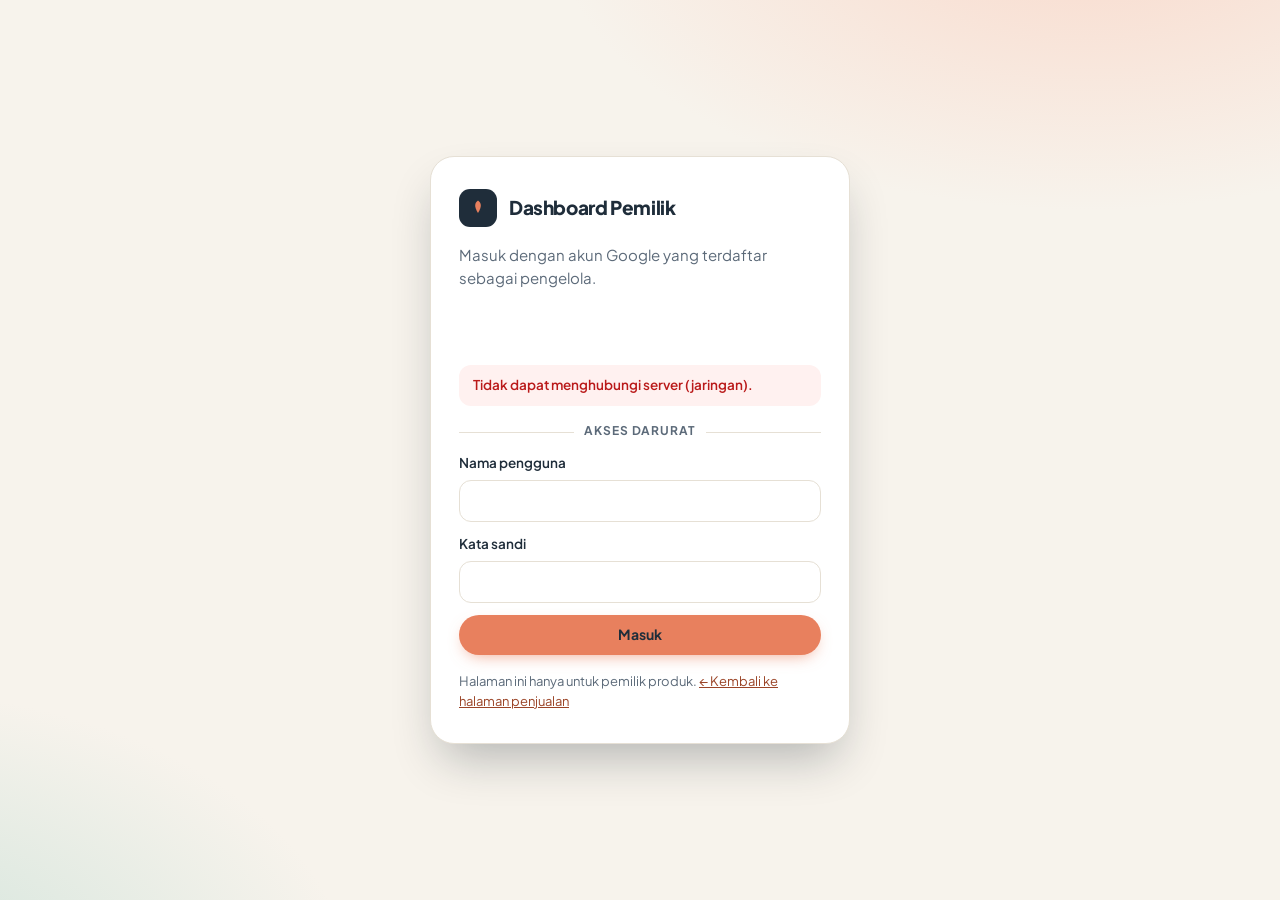
==== admin.html @ 47b10a20 "Rilis pertama" ====
<!DOCTYPE html>
<html lang="id">
<head>
<meta charset="utf-8">
<meta name="viewport" content="width=device-width, initial-scale=1, viewport-fit=cover">
<meta name="robots" content="noindex,nofollow">
<title>Dashboard Pemilik — Nusantara Digital</title>
<link rel="icon" href="data:image/svg+xml,%3Csvg xmlns='http://www.w3.org/2000/svg' viewBox='0 0 64 64'%3E%3Crect width='64' height='64' rx='16' fill='%231F2D3A'/%3E%3Cpath d='M32 14c9 8 12 17 0 36C20 31 23 22 32 14z' fill='%23E8805E'/%3E%3C/svg%3E">
<link rel="preconnect" href="https://fonts.googleapis.com">
<link rel="preconnect" href="https://fonts.gstatic.com" crossorigin>
<link href="https://fonts.googleapis.com/css2?family=Plus+Jakarta+Sans:wght@400;500;600;700;800&display=swap" rel="stylesheet">
<link rel="stylesheet" href="css/admin.css?v=1.0">
</head>
<body>

<!-- ===== MASUK ===== -->
<section class="login" id="login">
  <div class="login-card">
    <div class="logo"><span class="logo-mark"><svg viewBox="0 0 24 24" width="20" height="20"><path d="M12 3c4 3 5 7 0 15C7 10 8 6 12 3z" fill="currentColor"/></svg></span><span>Dashboard Pemilik</span></div>
    <p class="muted">Masuk dengan akun Google yang terdaftar sebagai pengelola.</p>
    <div id="gbtn" class="gbtn"></div>
    <p class="err" id="loginInfo" hidden></p>
    <form id="darForm" class="dar" hidden autocomplete="off">
      <div class="div"><span>Akses darurat</span></div>
      <label class="fld"><span>Nama pengguna</span><input id="darUser" autocomplete="username" required></label>
      <label class="fld"><span>Kata sandi</span><input id="darPass" type="password" autocomplete="current-password" required></label>
      <button class="btn btn-primary btn-block" type="submit">Masuk</button>
    </form>
    <p class="sm muted">Halaman ini hanya untuk pemilik produk. <a href="index.html">← Kembali ke halaman penjualan</a></p>
  </div>
</section>

<!-- ===== APLIKASI ===== -->
<div class="app" id="app" hidden>
  <aside class="side" id="side">
    <div class="logo"><span class="logo-mark"><svg viewBox="0 0 24 24" width="18" height="18"><path d="M12 3c4 3 5 7 0 15C7 10 8 6 12 3z" fill="currentColor"/></svg></span><div><b>Nusantara</b><small>OWNER PORTAL</small></div></div>
    <nav>
      <small class="nav-t">MANAJEMEN</small>
      <button data-go="ringkasan" class="on"><svg class="ic"><use href="#d-grid"/></svg>Ringkasan</button>
      <button data-go="leads"><svg class="ic"><use href="#d-users"/></svg>Data Leads <i class="cnt" id="cntLeads" hidden></i></button>
      <button data-go="crm"><svg class="ic"><use href="#d-book"/></svg>CRM Kontak</button>
      <button data-go="wa"><svg class="ic"><use href="#d-send"/></svg>WhatsApp &amp; Notifikasi</button>
      <button data-go="pengaturan"><svg class="ic"><use href="#d-sliders"/></svg>Pengaturan Konten</button>
      <button data-go="migrasi" data-owner><svg class="ic"><use href="#d-db"/></svg>Migrasi Data</button>
    </nav>
    <div class="side-foot">
      <div class="status"><i></i> Landing page aktif</div>
      <a href="index.html" target="_blank" rel="noopener"><svg class="ic"><use href="#d-link"/></svg>Lihat halaman penjualan</a>
      <button id="btnLogout"><svg class="ic"><use href="#d-out"/></svg>Keluar</button>
    </div>
  </aside>
  <div class="scrim" id="scrim" hidden></div>
  <div class="main">
    <header class="top">
      <button class="menu" id="menuBtn" aria-label="Menu"><svg class="ic"><use href="#d-menu"/></svg></button>
      <div class="top-t"><span class="pill ok">OWNER VIEW</span><h1 id="pageTitle">Ringkasan</h1></div>
      <div class="top-r"><span class="cache" id="cacheInfo" hidden></span><div class="who"><b id="whoName">-</b><small id="whoRole">-</small></div></div>
    </header>
    <main id="view" class="view" aria-live="polite"></main>
  </div>
</div>

<div class="drawer" id="drawer" hidden><div class="drawer-bg" data-x></div><aside class="drawer-card"><button class="x" data-x aria-label="Tutup">✕</button><div id="drawerBody"></div></aside></div>
<div class="toast" id="toast" role="status" aria-live="polite"></div>

<svg width="0" height="0" style="position:absolute" aria-hidden="true"><defs>
  <symbol id="d-grid" viewBox="0 0 24 24"><rect x="3" y="3" width="7" height="7" rx="1.5"/><rect x="14" y="3" width="7" height="7" rx="1.5"/><rect x="3" y="14" width="7" height="7" rx="1.5"/><rect x="14" y="14" width="7" height="7" rx="1.5"/></symbol>
  <symbol id="d-users" viewBox="0 0 24 24"><circle cx="9" cy="8" r="3.5"/><path d="M2.5 20c0-3.6 2.9-6 6.5-6s6.5 2.4 6.5 6"/><path d="M16 4.6a3.5 3.5 0 0 1 0 6.8M18 14.4c2.2.7 3.5 2.6 3.5 5.6"/></symbol>
  <symbol id="d-book" viewBox="0 0 24 24"><path d="M4 5a2 2 0 0 1 2-2h13v16H6a2 2 0 0 0-2 2z"/><path d="M4 21V5M9 8h6M9 12h6"/></symbol>
  <symbol id="d-send" viewBox="0 0 24 24"><path d="M21 3L10 14M21 3l-7 18-4-7-7-4z"/></symbol>
  <symbol id="d-sliders" viewBox="0 0 24 24"><path d="M4 7h10M18 7h2M4 17h2M10 17h10"/><circle cx="16" cy="7" r="2"/><circle cx="8" cy="17" r="2"/></symbol>
  <symbol id="d-db" viewBox="0 0 24 24"><ellipse cx="12" cy="5.5" rx="8" ry="3"/><path d="M4 5.5v13c0 1.7 3.6 3 8 3s8-1.3 8-3v-13M4 12c0 1.7 3.6 3 8 3s8-1.3 8-3"/></symbol>
  <symbol id="d-link" viewBox="0 0 24 24"><path d="M10 14a4 4 0 0 0 5.7 0l3-3a4 4 0 0 0-5.7-5.7l-1 1M14 10a4 4 0 0 0-5.7 0l-3 3a4 4 0 0 0 5.7 5.7l1-1"/></symbol>
  <symbol id="d-out" viewBox="0 0 24 24"><path d="M9 4H5a1 1 0 0 0-1 1v14a1 1 0 0 0 1 1h4M16 8l4 4-4 4M20 12H9"/></symbol>
  <symbol id="d-menu" viewBox="0 0 24 24"><path d="M4 7h16M4 12h16M4 17h16"/></symbol>
</defs></svg>

<script src="js/config.js?v=1.0"></script>
<script src="js/api.js?v=1.0"></script>
<script src="js/admin.js?v=1.0"></script>
</body>
</html>
---- css/admin.css ----
/* admin.css — Dashboard pemilik · token desain sama dengan halaman penjualan */
:root { --cream: #F7F3EC; --paper: #FDF9F2; --sage: #CFE3DA; --slate: #1F2D3A; --slate-d: #14202B; --coral: #E8805E; --coral-h: #D8704E; --coral-ink: #9B4427; --muted: #5C6A79; --line: #E6E0D5; --peach: #F9D9CB; --mint: #D5EBDD; --sky: #D6E6F2; --ok: #2E7D32; --err: #BA1A1A; --warn: #8a5a00;
  --sh1: 0 4px 20px -2px rgba(31,45,58,.05), 0 2px 6px -1px rgba(31,45,58,.03); --sh2: 0 12px 32px -4px rgba(31,45,58,.12); --sh3: 0 24px 48px -12px rgba(20,32,43,.3); --font: 'Plus Jakarta Sans', system-ui, sans-serif; }
*, *::before, *::after { box-sizing: border-box; }
body { margin: 0; font: 400 15px/1.55 var(--font); color: var(--slate); background: var(--cream); -webkit-text-size-adjust: 100%; }
[hidden] { display: none !important; }
h1, h2, h3, h4, p { margin: 0; } a { color: var(--coral-ink); } button { font: inherit; color: inherit; cursor: pointer; }
.ic { width: 19px; height: 19px; fill: none; stroke: currentColor; stroke-width: 1.8; stroke-linecap: round; stroke-linejoin: round; flex: none; }
.muted { color: var(--muted); } .sm { font-size: 13px; } .right { text-align: right; } .nowrap { white-space: nowrap; }
:focus-visible { outline: 2px solid var(--coral); outline-offset: 2px; border-radius: 8px; }

/* masuk */
.login { min-height: 100dvh; display: grid; place-items: center; padding: 20px; background: radial-gradient(900px 500px at 85% -10%, var(--peach), transparent 60%), radial-gradient(800px 500px at -10% 110%, var(--sage), transparent 60%), var(--cream); }
.login-card { width: min(420px, 100%); background: #fff; border-radius: 24px; padding: 32px 28px; box-shadow: var(--sh3); display: grid; gap: 16px; border: 1px solid var(--line); }
.logo { display: flex; align-items: center; gap: 12px; font-weight: 800; font-size: 19px; letter-spacing: -.02em; }
.logo-mark { width: 38px; height: 38px; border-radius: 11px; background: var(--slate); color: var(--coral); display: grid; place-items: center; flex: none; }
.gbtn { min-height: 44px; display: flex; justify-content: center; } .dar { display: grid; gap: 12px; }
.div { text-align: center; position: relative; font-size: 12px; color: var(--muted); font-weight: 700; letter-spacing: .08em; text-transform: uppercase; } .div::before { content: ""; position: absolute; left: 0; right: 0; top: 50%; height: 1px; background: var(--line); } .div span { position: relative; background: #fff; padding: 0 10px; }

/* tombol & form */
.btn { display: inline-flex; align-items: center; justify-content: center; gap: 8px; min-height: 40px; padding: 0 18px; border: 0; border-radius: 999px; font-weight: 700; font-size: 14px; text-decoration: none; transition: transform .2s, box-shadow .25s, background .2s; white-space: nowrap; }
.btn:hover { transform: translateY(-1px); } .btn:active { transform: scale(.97); } .btn:disabled { opacity: .55; pointer-events: none; }
.btn-primary { background: var(--coral); color: var(--slate); box-shadow: 0 6px 16px -6px rgba(232,128,94,.7); } .btn-primary:hover { background: var(--coral-h); box-shadow: 0 10px 22px -6px rgba(232,128,94,.8); }
.btn-dark { background: var(--slate); color: #fff; } .btn-soft { background: #fff; color: var(--slate); box-shadow: inset 0 0 0 1.5px var(--line); } .btn-soft:hover { box-shadow: inset 0 0 0 1.5px var(--slate); }
.btn-danger { background: #FDECEA; color: var(--err); } .btn-sm { min-height: 34px; padding: 0 14px; font-size: 13px; } .btn-block { width: 100%; }
.fld { display: grid; gap: 6px; font-weight: 600; font-size: 13.5px; } .fld > span em { font-style: normal; font-weight: 500; color: var(--muted); }
input, select, textarea { font: inherit; color: var(--slate); border: 1.5px solid var(--line); background: #fff; border-radius: 12px; padding: 0 14px; min-height: 42px; width: 100%; transition: border-color .2s, box-shadow .2s; }
textarea { padding: 10px 14px; resize: vertical; min-height: 90px; line-height: 1.5; } input[type=checkbox], input[type=radio] { width: 18px; height: 18px; min-height: 0; accent-color: var(--coral); padding: 0; }
input:focus, select:focus, textarea:focus { outline: none; border-color: var(--slate); box-shadow: 0 0 0 4px rgba(31,45,58,.08); }
.err { color: var(--err); background: #FFF1F0; border-radius: 12px; padding: 10px 14px; font-weight: 600; font-size: 13.5px; }
.okmsg { color: #1c5c20; background: #E6F4E7; border-radius: 12px; padding: 10px 14px; font-weight: 600; font-size: 13.5px; }

/* layout */
.app { display: grid; grid-template-columns: 240px 1fr; min-height: 100dvh; }
.side { background: var(--slate); color: #fff; padding: 22px 16px; display: flex; flex-direction: column; gap: 22px; position: sticky; top: 0; height: 100dvh; overflow: auto; }
.side .logo small { display: block; font-size: 10px; letter-spacing: .14em; color: rgba(255,255,255,.55); font-weight: 700; } .side .logo b { font-size: 16px; }
.side nav { display: grid; gap: 4px; } .nav-t { font-size: 10.5px; letter-spacing: .14em; color: rgba(255,255,255,.45); font-weight: 700; padding: 0 12px 6px; }
.side nav button { display: flex; align-items: center; gap: 12px; width: 100%; text-align: left; background: none; border: 0; border-radius: 999px; padding: 11px 14px; font-weight: 600; font-size: 14.5px; color: rgba(255,255,255,.78); transition: background .2s, color .2s; }
.side nav button:hover { background: rgba(255,255,255,.08); color: #fff; } .side nav button.on { background: var(--coral); color: var(--slate); font-weight: 700; }
.cnt { margin-left: auto; font-style: normal; background: var(--peach); color: var(--coral-ink); border-radius: 999px; font-size: 11.5px; font-weight: 800; padding: 1px 9px; }
.side-foot { margin-top: auto; display: grid; gap: 4px; } .side-foot a, .side-foot button { display: flex; align-items: center; gap: 10px; background: none; border: 0; color: rgba(255,255,255,.75); padding: 9px 12px; border-radius: 12px; font-size: 13.5px; text-decoration: none; text-align: left; } .side-foot a:hover, .side-foot button:hover { background: rgba(255,255,255,.08); color: #fff; }
.status { background: rgba(255,255,255,.07); border-radius: 14px; padding: 12px 14px; font-size: 12.5px; color: rgba(255,255,255,.8); display: flex; gap: 8px; align-items: center; margin-bottom: 6px; } .status i { width: 8px; height: 8px; border-radius: 50%; background: #5ee08b; box-shadow: 0 0 0 4px rgba(94,224,139,.2); }
.main { min-width: 0; } .top { display: flex; align-items: center; gap: 14px; padding: 18px 28px; position: sticky; top: 0; z-index: 20; background: rgba(247,243,236,.9); backdrop-filter: blur(12px); border-bottom: 1px solid transparent; }
.top-t { display: grid; gap: 4px; margin-right: auto; } .top h1 { font-size: 26px; letter-spacing: -.02em; font-weight: 800; line-height: 1.2; }
.top-r { display: flex; align-items: center; gap: 14px; } .who { text-align: right; line-height: 1.25; } .who b { font-size: 14px; display: block; } .who small { color: var(--muted); font-size: 12px; }
.cache { background: var(--mint); color: #1f5a3d; border-radius: 999px; padding: 5px 12px; font-size: 12px; font-weight: 700; }
.menu { display: none; width: 42px; height: 42px; border-radius: 50%; border: 0; background: #fff; box-shadow: var(--sh1); place-items: center; }
.view { padding: 8px 28px 60px; display: grid; gap: 22px; align-content: start; } .scrim { position: fixed; inset: 0; background: rgba(20,32,43,.5); z-index: 40; }
.pill { display: inline-flex; width: fit-content; align-items: center; gap: 6px; font-size: 11px; font-weight: 800; letter-spacing: .08em; border-radius: 999px; padding: 3px 11px; } .pill.ok { background: var(--mint); color: #1f5a3d; }

/* kartu & ringkasan */
.card { background: #fff; border: 1px solid var(--line); border-radius: 20px; box-shadow: var(--sh1); padding: 22px; }
.card h2 { font-size: 18px; font-weight: 800; letter-spacing: -.01em; } .card .sub { color: var(--muted); font-size: 13px; margin-top: 2px; }
.card-h { display: flex; align-items: flex-start; justify-content: space-between; gap: 12px; flex-wrap: wrap; margin-bottom: 16px; }
.stats { display: grid; grid-template-columns: repeat(4, 1fr); gap: 16px; } .stats.six { grid-template-columns: repeat(6, 1fr); }
.stat { background: #fff; border: 1px solid var(--line); border-radius: 20px; padding: 18px 20px; box-shadow: var(--sh1); display: grid; gap: 6px; position: relative; overflow: hidden; transition: transform .25s, box-shadow .25s; } .stat:hover { transform: translateY(-3px); box-shadow: var(--sh2); }
.stat .l { font-size: 13px; color: var(--muted); font-weight: 600; } .stat b { font-size: 30px; font-weight: 800; letter-spacing: -.02em; line-height: 1.1; } .stats.six .stat b { font-size: 24px; }
.stat .d { font-size: 12.5px; font-weight: 700; } .up { color: var(--ok); } .down { color: var(--err); } .flat { color: var(--muted); }
.stat .ico { position: absolute; right: 14px; top: 14px; width: 38px; height: 38px; border-radius: 50%; display: grid; place-items: center; background: var(--peach); color: var(--coral-ink); }
.stat:nth-child(2) .ico { background: var(--mint); color: #2c6a4d; } .stat:nth-child(3) .ico { background: var(--sky); color: #2b5d82; } .stat:nth-child(4) .ico { background: #F6E6B8; color: #7a5b0c; }
.two { display: grid; grid-template-columns: 1.6fr 1fr; gap: 16px; }
.bars { display: flex; align-items: flex-end; gap: 12px; height: 210px; padding-top: 24px; } .bar { flex: 1; display: grid; gap: 8px; align-content: end; justify-items: center; height: 100%; text-align: center; font-size: 12px; color: var(--muted); }
.bar i { width: 100%; max-width: 48px; border-radius: 10px 10px 4px 4px; background: var(--sage); min-height: 4px; transition: height .8s cubic-bezier(.2,.8,.2,1), filter .2s; } .bar i.t { background: var(--coral); } .bar:hover i { filter: brightness(.94); } .bar b { color: var(--slate); font-size: 13px; }
.donut-w { display: flex; align-items: center; gap: 22px; flex-wrap: wrap; justify-content: center; } .donut { width: 150px; height: 150px; border-radius: 50%; display: grid; place-items: center; position: relative; flex: none; } .donut::after { content: ""; position: absolute; inset: 22px; background: #fff; border-radius: 50%; } .donut div { position: relative; z-index: 1; text-align: center; line-height: 1.1; } .donut b { font-size: 28px; display: block; } .donut small { font-size: 10.5px; letter-spacing: .12em; font-weight: 700; color: var(--muted); }
.legend { display: grid; gap: 8px; font-size: 13.5px; } .legend li { list-style: none; display: flex; align-items: center; gap: 8px; } .legend i { width: 10px; height: 10px; border-radius: 50%; } .legend b { margin-left: auto; padding-left: 12px; } .legend { padding: 0; margin: 0; }

/* tabel */
.tools { display: flex; flex-wrap: wrap; gap: 10px; align-items: center; margin-bottom: 14px; } .tools input, .tools select { width: auto; min-width: 150px; } .tools .grow { flex: 1; min-width: 200px; }
.twrap { overflow-x: auto; border-radius: 14px; } table { width: 100%; border-collapse: collapse; min-width: 720px; }
th { background: var(--cream); font-size: 11px; letter-spacing: .08em; text-transform: uppercase; color: var(--muted); font-weight: 800; text-align: left; padding: 12px 14px; white-space: nowrap; } th:first-child { border-radius: 14px 0 0 14px; } th:last-child { border-radius: 0 14px 14px 0; }
td { padding: 13px 14px; border-bottom: 1px solid var(--line); font-size: 14px; vertical-align: middle; } tbody tr { transition: background .15s; } tbody tr:hover { background: #FBF8F2; } td small { display: block; color: var(--muted); font-size: 12px; }
.badge { display: inline-block; border-radius: 999px; padding: 3px 11px; font-size: 12px; font-weight: 700; white-space: nowrap; background: #eef1f4; color: #435262; }
.badge.g { background: #DCFCE7; color: #166534; } .badge.b { background: #DBEAFE; color: #1D4ED8; } .badge.y { background: #FEF9C3; color: #854D0E; } .badge.r { background: #FDECEA; color: var(--err); } .badge.p { background: var(--peach); color: var(--coral-ink); } .badge.s { background: var(--sage); color: #1f5a3d; }
.pager { display: flex; align-items: center; justify-content: space-between; gap: 12px; flex-wrap: wrap; margin-top: 16px; font-size: 13px; color: var(--muted); } .pager div { display: flex; gap: 6px; }
.pager button { min-width: 36px; height: 36px; border-radius: 50%; border: 0; background: #fff; box-shadow: inset 0 0 0 1.5px var(--line); font-weight: 700; } .pager button.on { background: var(--slate); color: #fff; box-shadow: none; } .pager button:disabled { opacity: .4; }
.empty { text-align: center; padding: 44px 16px; color: var(--muted); } .empty b { display: block; color: var(--slate); font-size: 16px; margin-bottom: 4px; }
.skel { height: 16px; border-radius: 8px; background: linear-gradient(90deg, #ece6da 25%, #f6f1e7 50%, #ece6da 75%); background-size: 200% 100%; animation: sk 1.2s infinite; margin: 10px 0; } @keyframes sk { to { background-position: -200% 0; } }
.bulk { display: flex; flex-wrap: wrap; gap: 10px; align-items: center; background: var(--slate); color: #fff; border-radius: 14px; padding: 10px 14px; margin-bottom: 12px; } .bulk select { width: auto; min-height: 34px; background: rgba(255,255,255,.1); color: #fff; border-color: transparent; } .bulk select option { color: var(--slate); }
.chips { display: flex; gap: 8px; flex-wrap: wrap; } .chip { border: 0; background: #fff; box-shadow: inset 0 0 0 1.5px var(--line); border-radius: 999px; padding: 6px 14px; font-size: 13px; font-weight: 600; } .chip.on { background: var(--slate); color: #fff; box-shadow: none; }

/* tab, switch, grid form */
.tabs { display: flex; gap: 8px; flex-wrap: wrap; } .tab { border: 0; background: #fff; box-shadow: inset 0 0 0 1.5px var(--line); padding: 9px 20px; border-radius: 999px; font-weight: 700; font-size: 14px; } .tab.on { background: var(--slate); color: #fff; box-shadow: none; }
.sw { display: flex; align-items: center; gap: 14px; justify-content: space-between; padding: 14px 16px; border: 1px solid var(--line); border-radius: 14px; background: var(--cream); } .sw b { display: block; font-size: 14.5px; } .sw small { color: var(--muted); font-size: 12.5px; }
.sw label { position: relative; width: 48px; height: 28px; flex: none; } .sw input { position: absolute; opacity: 0; inset: 0; width: 100%; height: 100%; margin: 0; cursor: pointer; z-index: 2; } .sw label i { position: absolute; inset: 0; background: #cfc8ba; border-radius: 999px; transition: background .2s; } .sw label i::after { content: ""; position: absolute; left: 3px; top: 3px; width: 22px; height: 22px; border-radius: 50%; background: #fff; box-shadow: 0 2px 6px rgba(0,0,0,.2); transition: transform .25s cubic-bezier(.3,1.5,.5,1); } .sw input:checked + i { background: var(--coral); } .sw input:checked + i::after { transform: translateX(20px); } .sw input:focus-visible + i { outline: 2px solid var(--slate); outline-offset: 2px; }
.grid2 { display: grid; grid-template-columns: repeat(2, 1fr); gap: 14px; } .grid3 { display: grid; grid-template-columns: repeat(3, 1fr); gap: 14px; } .col { display: grid; gap: 14px; }
.row { display: flex; gap: 10px; flex-wrap: wrap; align-items: center; }
.prog { height: 8px; border-radius: 6px; background: #EFE9DE; overflow: hidden; min-width: 90px; } .prog i { display: block; height: 100%; background: var(--coral); border-radius: 6px; transition: width .6s; } .prog.done i { background: #3aa86a; }
.kv { display: grid; grid-template-columns: 150px 1fr; gap: 6px 14px; font-size: 14px; } .kv dt { color: var(--muted); font-weight: 600; } .kv dd { margin: 0; word-break: break-word; }
.tl { list-style: none; padding: 0; margin: 0; display: grid; gap: 12px; } .tl li { border-left: 3px solid var(--sage); padding: 2px 0 2px 14px; font-size: 13.5px; } .tl small { display: block; color: var(--muted); }
.radios { display: flex; gap: 10px; flex-wrap: wrap; } .radios label { display: inline-flex; align-items: center; gap: 8px; border: 1.5px solid var(--line); background: #fff; border-radius: 999px; padding: 8px 16px; font-weight: 700; cursor: pointer; } .radios label:has(input:checked) { border-color: var(--coral); background: #FFF3EE; }
.matrix { border: 1px solid var(--line); border-radius: 16px; padding: 16px; display: grid; gap: 12px; background: var(--cream); } .matrix h4 { font-size: 15px; } .matrix .row label { display: inline-flex; gap: 8px; align-items: center; font-weight: 600; }

/* drawer, toast */
.drawer { position: fixed; inset: 0; z-index: 90; } .drawer-bg { position: absolute; inset: 0; background: rgba(20,32,43,.5); backdrop-filter: blur(4px); } .drawer-card { position: absolute; top: 0; right: 0; bottom: 0; width: min(520px, 100%); background: #fff; padding: 26px 24px; overflow: auto; box-shadow: var(--sh3); animation: slide .3s cubic-bezier(.2,.8,.2,1); display: grid; align-content: start; gap: 16px; } @keyframes slide { from { transform: translateX(40px); opacity: 0; } }
.x { position: absolute; top: 14px; right: 14px; width: 38px; height: 38px; border-radius: 50%; border: 0; background: var(--cream); } .drawer h3 { font-size: 20px; font-weight: 800; padding-right: 40px; }
.toast { position: fixed; z-index: 120; left: 50%; bottom: 28px; transform: translate(-50%, 30px); background: var(--slate); color: #fff; padding: 12px 22px; border-radius: 999px; font-weight: 600; font-size: 14px; box-shadow: var(--sh3); opacity: 0; pointer-events: none; transition: .35s; max-width: calc(100% - 32px); text-align: center; } .toast.show { opacity: 1; transform: translate(-50%, 0); } .toast.bad { background: var(--err); }

@media (max-width: 1100px) { .stats, .stats.six { grid-template-columns: repeat(2, 1fr); } .two { grid-template-columns: 1fr; } .grid3 { grid-template-columns: 1fr 1fr; } }
@media (max-width: 860px) {
  .app { grid-template-columns: 1fr; } .side { position: fixed; z-index: 50; left: 0; top: 0; bottom: 0; width: 270px; transform: translateX(-100%); transition: transform .3s; } .side.open { transform: none; }
  .menu { display: grid; } .top { padding: 14px 16px; } .top h1 { font-size: 21px; } .view { padding: 6px 16px 60px; } .who { display: none; } .grid2, .grid3 { grid-template-columns: 1fr; } .kv { grid-template-columns: 1fr; }
}
@media (max-width: 520px) { .stats, .stats.six { grid-template-columns: 1fr 1fr; gap: 10px; } .stat { padding: 14px; } .stat b { font-size: 24px; } .card { padding: 16px; border-radius: 16px; } .tools input, .tools select { flex: 1; min-width: 130px; } }
@media print { .side, .top, .tools, .pager, .bulk { display: none !important; } }
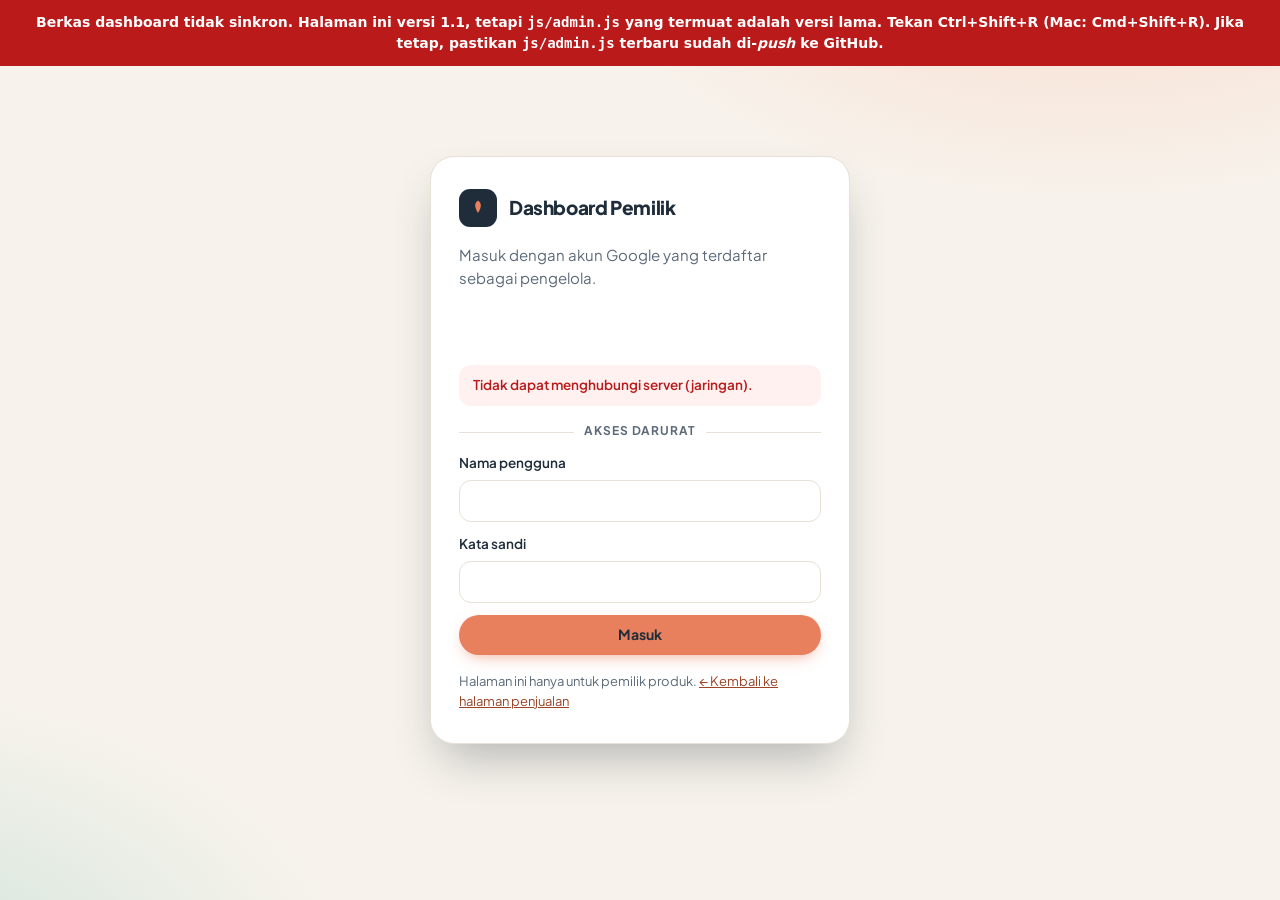
==== commit 39cb6880: "Add files via upload" ====
--- a/admin.html
+++ b/admin.html
@@ -1,5 +1,5 @@
 <!DOCTYPE html>
-<html lang="id">
+<html lang="id" data-ui="1.1">
 <head>
 <meta charset="utf-8">
 <meta name="viewport" content="width=device-width, initial-scale=1, viewport-fit=cover">
@@ -9,9 +9,10 @@
 <link rel="preconnect" href="https://fonts.googleapis.com">
 <link rel="preconnect" href="https://fonts.gstatic.com" crossorigin>
 <link href="https://fonts.googleapis.com/css2?family=Plus+Jakarta+Sans:wght@400;500;600;700;800&display=swap" rel="stylesheet">
-<link rel="stylesheet" href="css/admin.css?v=1.0">
+<link rel="stylesheet" href="css/admin.css?v=1.1">
 </head>
 <body>
+<div id="verWarn" hidden style="position:fixed;top:0;left:0;right:0;z-index:300;background:#BA1A1A;color:#fff;padding:12px 16px;font:600 14px/1.5 system-ui,sans-serif;text-align:center"></div>
 
 <!-- ===== MASUK ===== -->
 <section class="login" id="login">
@@ -39,12 +40,14 @@
       <button data-go="ringkasan" class="on"><svg class="ic"><use href="#d-grid"/></svg>Ringkasan</button>
       <button data-go="leads"><svg class="ic"><use href="#d-users"/></svg>Data Leads <i class="cnt" id="cntLeads" hidden></i></button>
       <button data-go="crm"><svg class="ic"><use href="#d-book"/></svg>CRM Kontak</button>
+      <button data-go="produk" data-owner><svg class="ic"><use href="#d-box"/></svg>Produk &amp; Video</button>
       <button data-go="wa"><svg class="ic"><use href="#d-send"/></svg>WhatsApp &amp; Notifikasi</button>
       <button data-go="pengaturan"><svg class="ic"><use href="#d-sliders"/></svg>Pengaturan Konten</button>
       <button data-go="migrasi" data-owner><svg class="ic"><use href="#d-db"/></svg>Migrasi Data</button>
     </nav>
     <div class="side-foot">
       <div class="status"><i></i> Landing page aktif</div>
+      <div class="ver" id="verInfo" aria-live="polite"></div>
       <a href="index.html" target="_blank" rel="noopener"><svg class="ic"><use href="#d-link"/></svg>Lihat halaman penjualan</a>
       <button id="btnLogout"><svg class="ic"><use href="#d-out"/></svg>Keluar</button>
     </div>
@@ -72,11 +75,21 @@
   <symbol id="d-db" viewBox="0 0 24 24"><ellipse cx="12" cy="5.5" rx="8" ry="3"/><path d="M4 5.5v13c0 1.7 3.6 3 8 3s8-1.3 8-3v-13M4 12c0 1.7 3.6 3 8 3s8-1.3 8-3"/></symbol>
   <symbol id="d-link" viewBox="0 0 24 24"><path d="M10 14a4 4 0 0 0 5.7 0l3-3a4 4 0 0 0-5.7-5.7l-1 1M14 10a4 4 0 0 0-5.7 0l-3 3a4 4 0 0 0 5.7 5.7l1-1"/></symbol>
   <symbol id="d-out" viewBox="0 0 24 24"><path d="M9 4H5a1 1 0 0 0-1 1v14a1 1 0 0 0 1 1h4M16 8l4 4-4 4M20 12H9"/></symbol>
+  <symbol id="d-box" viewBox="0 0 24 24"><path d="M21 8l-9-5-9 5v8l9 5 9-5z"/><path d="M3 8l9 5 9-5M12 13v8"/></symbol>
   <symbol id="d-menu" viewBox="0 0 24 24"><path d="M4 7h16M4 12h16M4 17h16"/></symbol>
 </defs></svg>
 
-<script src="js/config.js?v=1.0"></script>
-<script src="js/api.js?v=1.0"></script>
-<script src="js/admin.js?v=1.0"></script>
+<script src="js/config.js?v=1.1"></script>
+<script src="js/api.js?v=1.1"></script>
+<script src="js/admin.js?v=1.1"></script>
+<script>
+/* Pemeriksa versi: admin.html (ini) harus sepasang dengan js/admin.js. Jika berkas JS yang termuat lama/tidak sinkron → peringatan jelas. */
+addEventListener('load', function () {
+  var need = document.documentElement.getAttribute('data-ui'), got = window.__UI_VERSION;
+  if (got === need) return;
+  var b = document.getElementById('verWarn'); b.hidden = false;
+  b.innerHTML = '<b>Berkas dashboard tidak sinkron.</b> Halaman ini versi ' + need + ', tetapi <code>js/admin.js</code> yang termuat ' + (got ? 'versi ' + got : 'adalah versi lama') + '. Tekan <b>Ctrl+Shift+R</b> (Mac: Cmd+Shift+R). Jika tetap, pastikan <code>js/admin.js</code> terbaru sudah di-<i>push</i> ke GitHub.';
+});
+</script>
 </body>
 </html>
--- a/css/admin.css
+++ b/css/admin.css
@@ -95,6 +95,22 @@
 .x { position: absolute; top: 14px; right: 14px; width: 38px; height: 38px; border-radius: 50%; border: 0; background: var(--cream); } .drawer h3 { font-size: 20px; font-weight: 800; padding-right: 40px; }
 .toast { position: fixed; z-index: 120; left: 50%; bottom: 28px; transform: translate(-50%, 30px); background: var(--slate); color: #fff; padding: 12px 22px; border-radius: 999px; font-weight: 600; font-size: 14px; box-shadow: var(--sh3); opacity: 0; pointer-events: none; transition: .35s; max-width: calc(100% - 32px); text-align: center; } .toast.show { opacity: 1; transform: translate(-50%, 0); } .toast.bad { background: var(--err); }
 
+/* produk & video */
+.thumb { width: 64px; height: 44px; border-radius: 10px; object-fit: cover; background: linear-gradient(135deg, var(--sage), var(--peach)); display: block; flex: none; }
+.media-cell { display: flex; align-items: center; gap: 12px; min-width: 220px; } .media-cell b { display: block; line-height: 1.3; }
+.sw.mini { padding: 0; border: 0; background: none; } .sw.mini label { width: 44px; height: 26px; } .sw.mini label i::after { width: 20px; height: 20px; } .sw.mini input:checked + i::after { transform: translateX(18px); }
+.imgs { display: grid; grid-template-columns: repeat(auto-fill, minmax(104px, 1fr)); gap: 10px; }
+.img { position: relative; aspect-ratio: 4/3; border-radius: 12px; overflow: hidden; background: var(--cream); border: 1.5px solid var(--line); }
+.img img { width: 100%; height: 100%; object-fit: cover; display: block; }
+.img .bar2 { position: absolute; left: 0; right: 0; bottom: 0; display: flex; justify-content: space-between; padding: 4px; background: linear-gradient(transparent, rgba(20,32,43,.75)); }
+.img button { width: 26px; height: 26px; border-radius: 50%; border: 0; background: rgba(255,255,255,.92); font-size: 12px; line-height: 1; padding: 0; } .img button:hover { background: var(--coral); }
+.img .cover { position: absolute; left: 6px; top: 6px; background: var(--coral); color: var(--slate); font-size: 10.5px; font-weight: 800; padding: 2px 9px; border-radius: 999px; }
+.img.up { display: grid; place-items: center; color: var(--muted); font-size: 12px; font-weight: 700; }
+.drop { border: 2px dashed #cfc8ba; border-radius: 16px; padding: 16px; text-align: center; display: grid; gap: 8px; justify-items: center; background: var(--cream); transition: border-color .2s, background .2s; } .drop.over { border-color: var(--coral); background: #FFF3EE; }
+.urls { display: grid; gap: 8px; } .urls .row { align-items: stretch; } .urls code { flex: 1; min-width: 0; font-size: 12px; background: var(--cream); border: 1px solid var(--line); border-radius: 10px; padding: 8px 10px; overflow: hidden; text-overflow: ellipsis; white-space: nowrap; }
+.vgrid { display: grid; grid-template-columns: repeat(auto-fill, minmax(260px, 1fr)); gap: 16px; } .vcard { border: 1px solid var(--line); border-radius: 16px; overflow: hidden; background: #fff; display: grid; } .vcard .vt { aspect-ratio: 16/9; background: linear-gradient(135deg, var(--slate), #2d4256); position: relative; } .vcard .vt img { width: 100%; height: 100%; object-fit: cover; display: block; } .vcard .vb { padding: 12px 14px 14px; display: grid; gap: 8px; } .vcard.off { opacity: .6; }
+.vprev { aspect-ratio: 16/9; border-radius: 14px; overflow: hidden; background: var(--slate); position: relative; } .vprev iframe, .vprev img { position: absolute; inset: 0; width: 100%; height: 100%; border: 0; object-fit: cover; }
+.hint { font-size: 12.5px; color: var(--muted); } .hint.bad { color: var(--err); font-weight: 600; } .hint.good { color: var(--ok); font-weight: 600; }
 @media (max-width: 1100px) { .stats, .stats.six { grid-template-columns: repeat(2, 1fr); } .two { grid-template-columns: 1fr; } .grid3 { grid-template-columns: 1fr 1fr; } }
 @media (max-width: 860px) {
   .app { grid-template-columns: 1fr; } .side { position: fixed; z-index: 50; left: 0; top: 0; bottom: 0; width: 270px; transform: translateX(-100%); transition: transform .3s; } .side.open { transform: none; }
